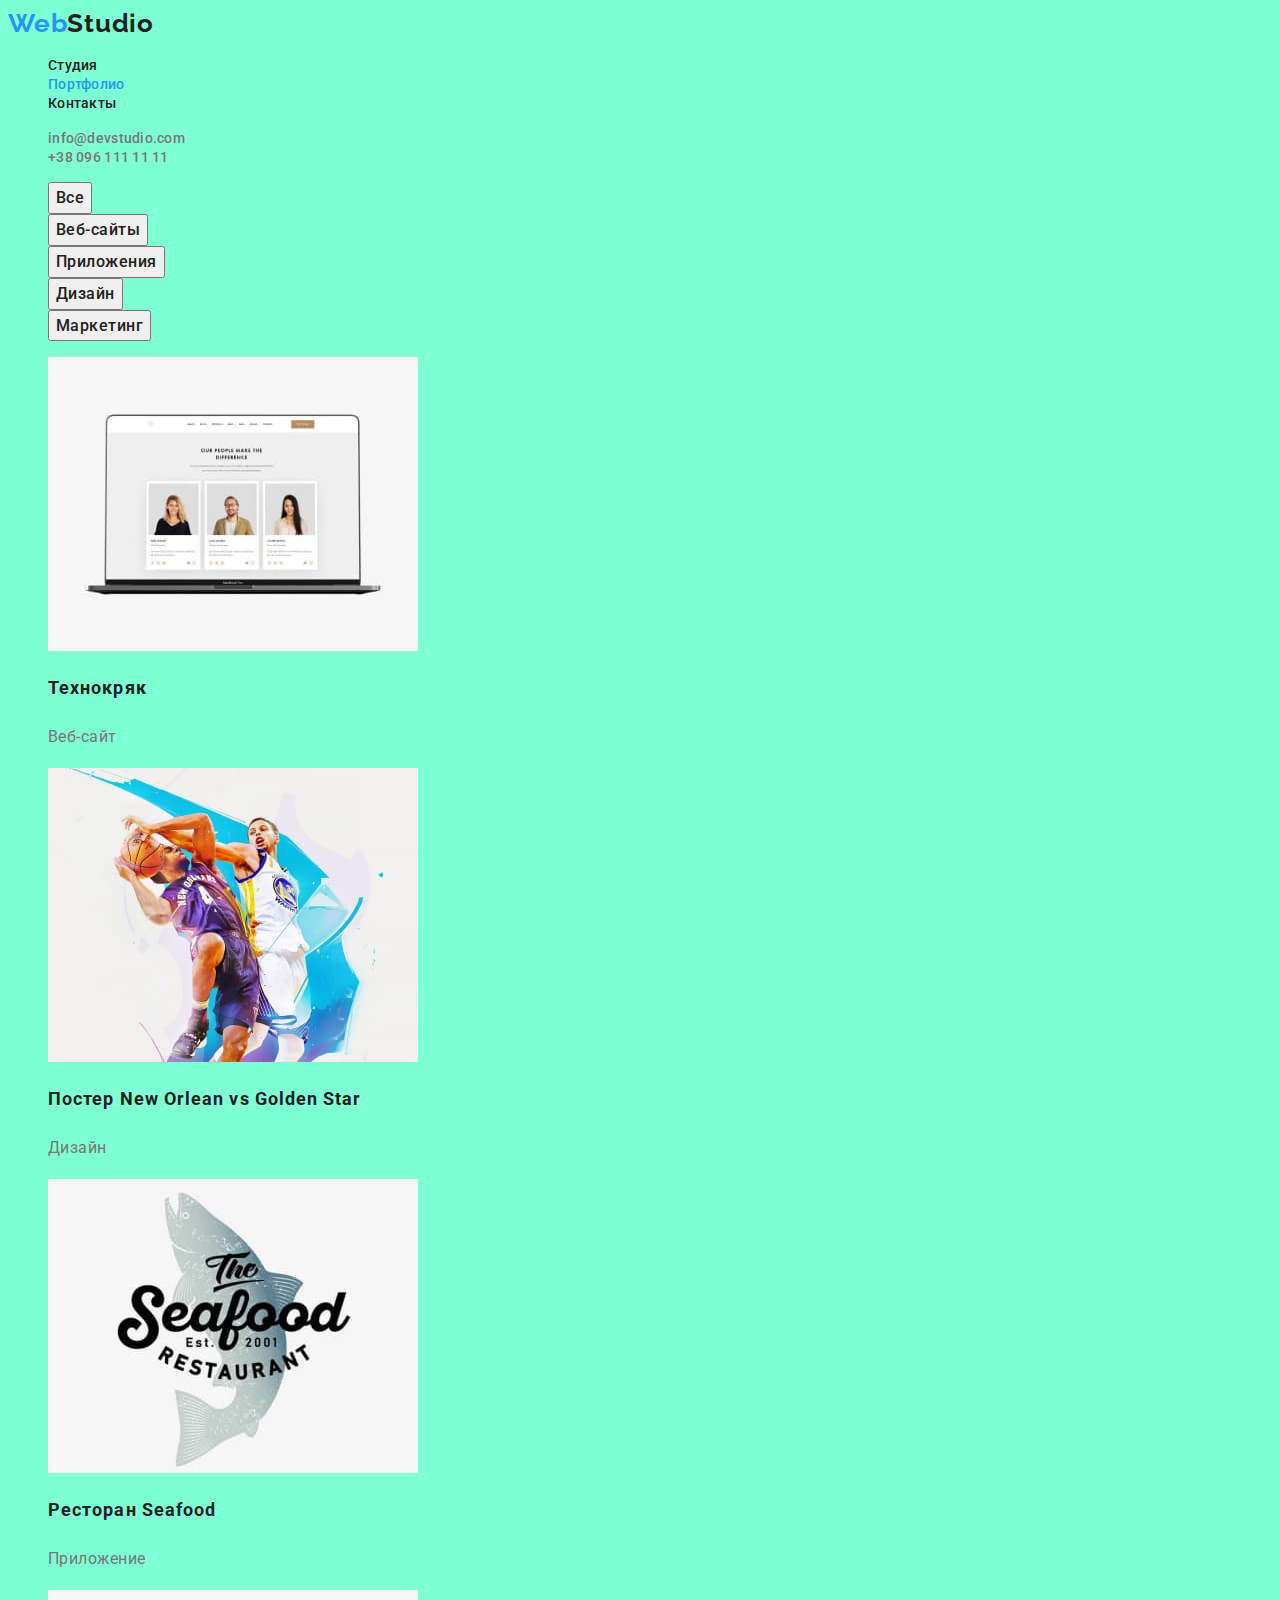
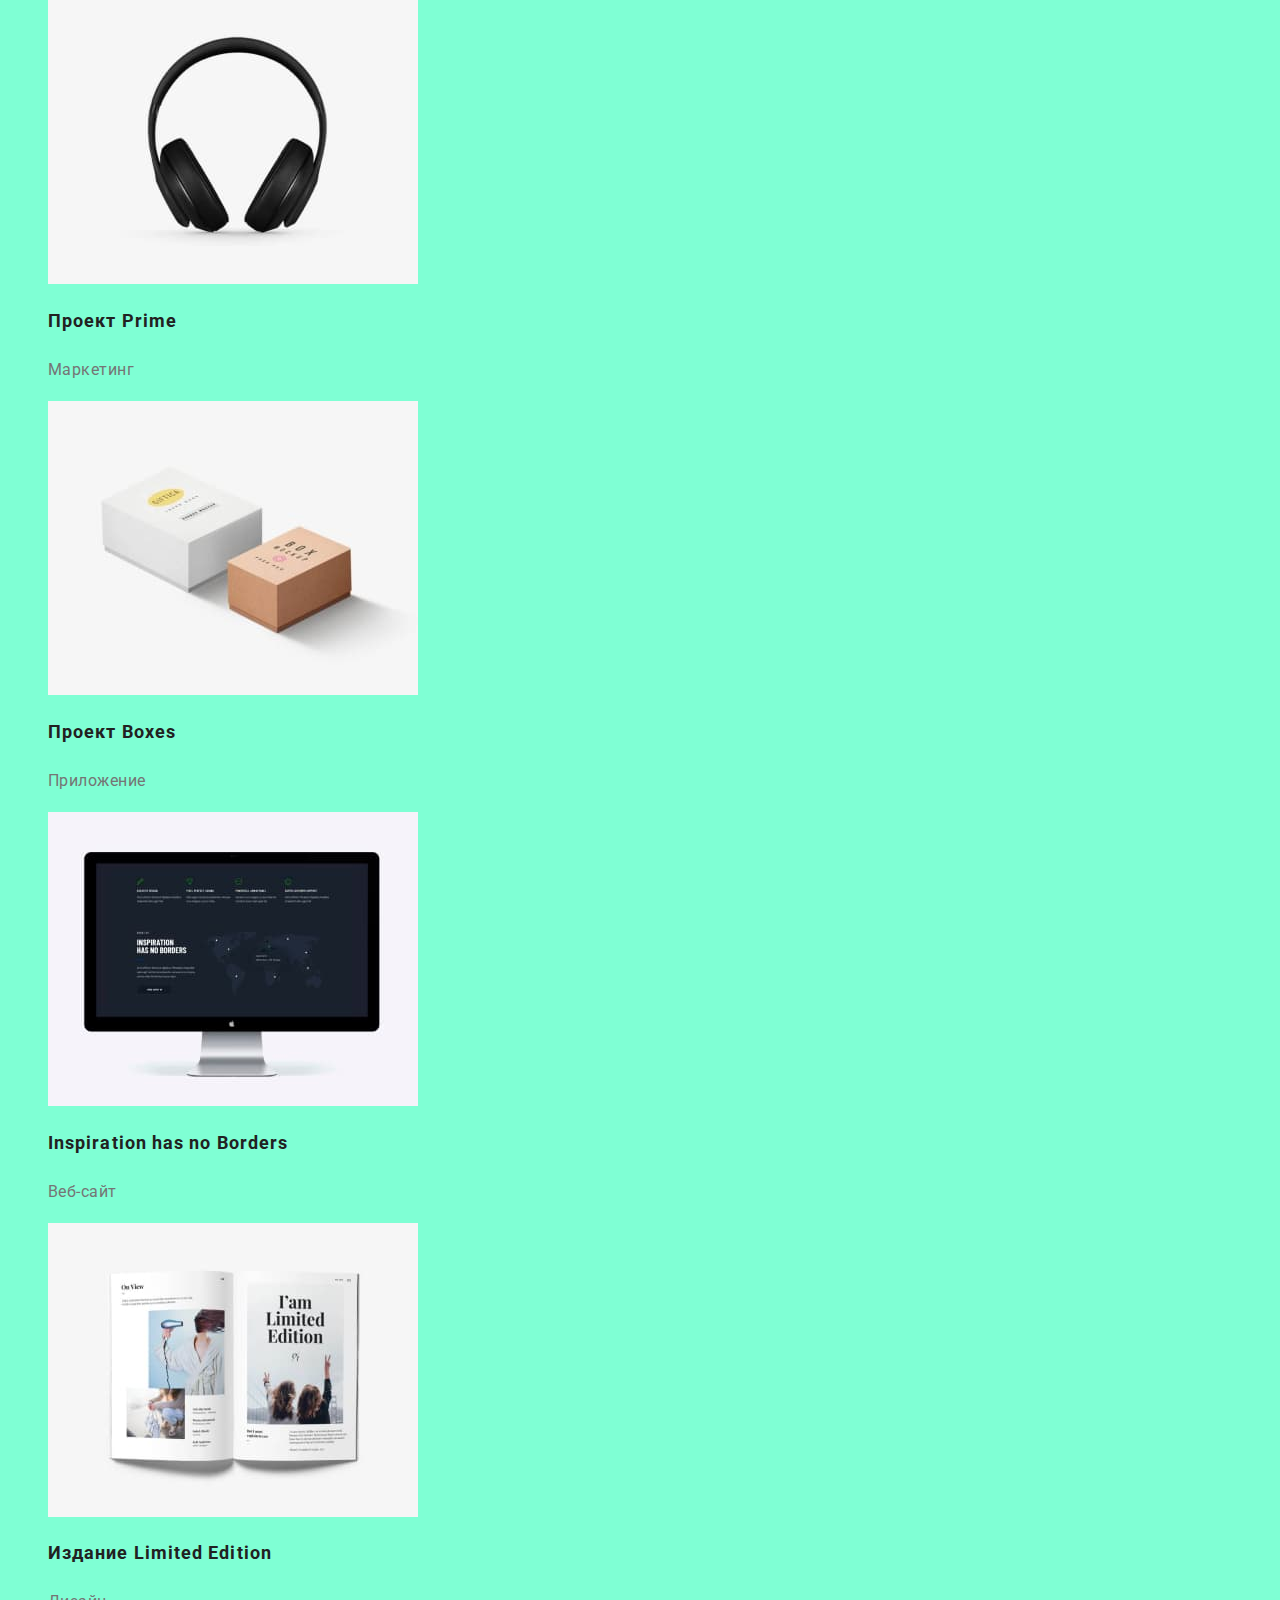
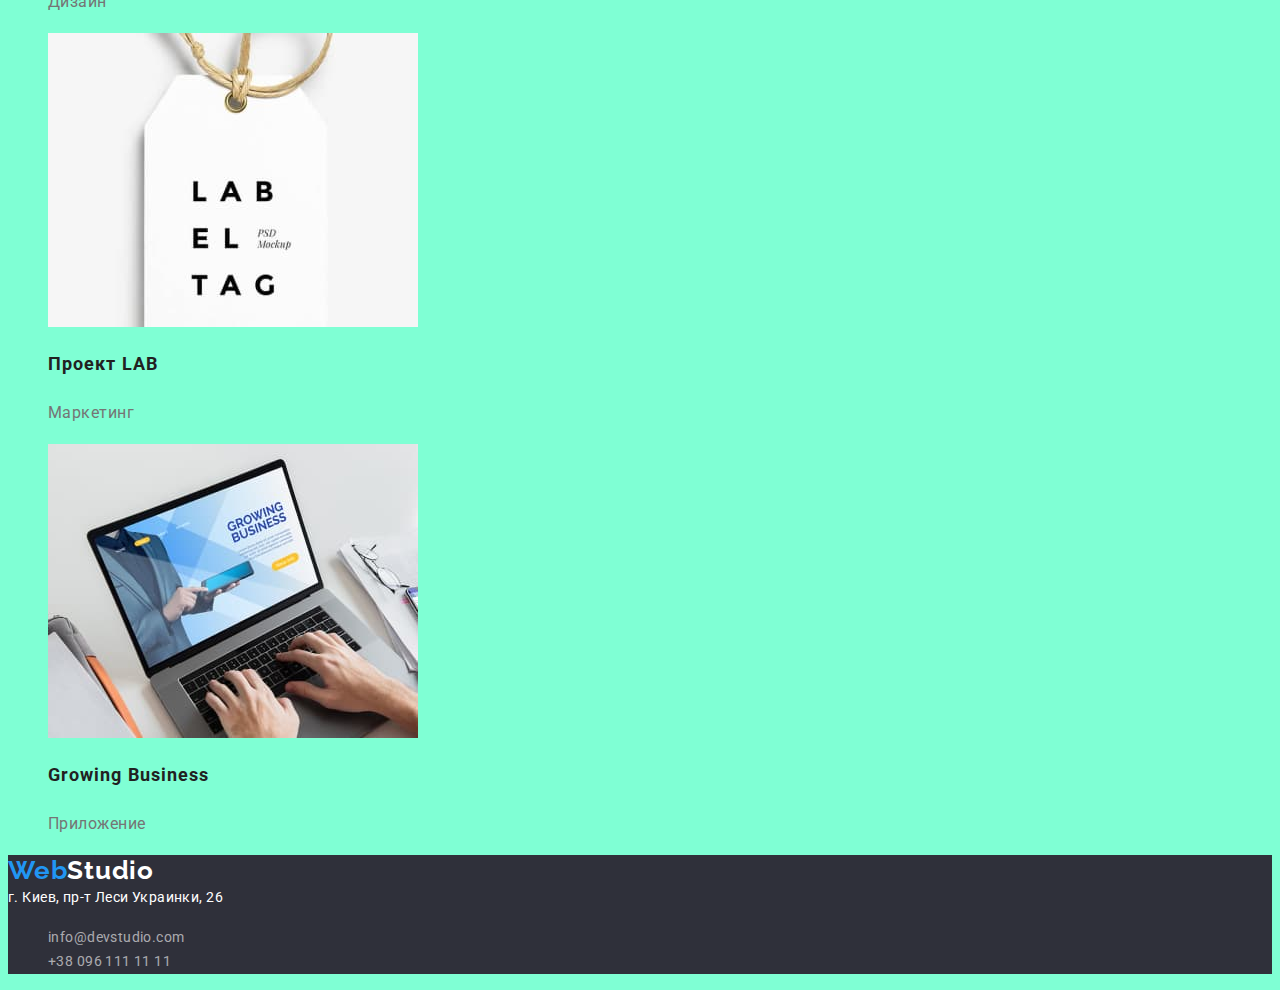
==== portfolio.html @ 597b0540 "Clone hw-02" ====
<!DOCTYPE html>
<html lang="ru">
<head>
    <meta charset="UTF-8">
    <meta http-equiv="X-UA-Compatible" content="IE=edge">
    <meta name="viewport" content="width=device-width, initial-scale=1.0">
    <title>Portfolio</title>
        <link rel="preconnect" href="https://fonts.googleapis.com">
        <link rel="preconnect" href="https://fonts.gstatic.com" crossorigin>
        <link href="https://fonts.googleapis.com/css2?family=Raleway:wght@700&family=Roboto:wght@400;500;700&display=swap"
            rel="stylesheet">
        <link rel="stylesheet" href="./css/styles.css">
</head>
<body class="body">
    <header class="header">
        <nav class="nav">
            <a class="logo-link" href="./index.html" lang="en"><span class="accent">Web</span>Studio</a>
            <ul class="nav-list">
                <li class="nav-list-item">
                    <a class="nav-list-link" href="./index.html">Студия</a>
                </li>
                <li class="nav-list-item">
                    <a class="nav-list-link active" href="./portfolio.html">Портфолио</a>
                </li>
                <li class="nav-list-item">
                    <a class="nav-list-link" href="">Контакты</a>
                </li>
            </ul>
        </nav>
        <ul class="info-list">
            <li class="info-item">
                <a class="info-item-link" href="mailto:info@devstudio.com" lang="en">info@devstudio.com</a>
            </li>
            <li class="info-item">
                <a class="info-item-link" href="tel:+380961111111">+38 096 111 11 11</a>
            </li>
        </ul>
    </header>
    <main class="portfolio">
        <h1 class="portfolio-title" hidden>Портфолио WebStudio</h1>
        <section>
            <ul class="portfolio-nav-list">
                <li class="portfolio-nav-item">
                    <button class="btn" type="button">Все</button>
                </li>
                <li class="portfolio-nav-item">
                    <button class="btn" type="button">Веб-сайты</button>
                </li>
                <li class="portfolio-nav-item">
                    <button class="btn" type="button">Приложения</button>
                </li>
                <li class="portfolio-nav-item">
                    <button class="btn" type="button">Дизайн</button>
                </li>
                <li class="portfolio-nav-item">
                    <button class="btn" type="button">Маркетинг</button>
                </li>
            </ul>
            <ul class="portfolio-content-list">
                <li class="portfolio-content-item">
                    <img class="portfolio-content-img" src="./images/portfolio/technocryak.jpg" alt="ноутбук" width="370"
                        height="294">
                    <h2 class="portfolio-content-title">Технокряк</h2>
                    <p class="portfolio-content-text">Веб-сайт</p>
                </li>
                <li class="portfolio-content-item">
                    <img class="portfolio-content-img" src="./images/portfolio/poster-new-orlean-vs-golden-star.jpg"
                        alt="два баскетболиста" width="370" height="294">
                    <h2 class="portfolio-content-title">Постер New Orlean vs Golden Star</h2>
                    <p class="portfolio-content-text">Дизайн</p>
                </li>
                <li class="portfolio-content-item">
                    <img class="portfolio-content-img" src="./images/portfolio/restaurant-seafood.jpg" alt="логотип ресторана"
                        width="370" height="294">
                    <h2 class="portfolio-content-title">Ресторан Seafood</h2>
                    <p class="portfolio-content-text">Приложение</p>
                </li>
                <li class="portfolio-content-item">
                    <img class="portfolio-content-img" src="./images/portfolio/project-prime.jpg" alt="наушники" width="370"
                        height="294">
                    <h2 class="portfolio-content-title">Проект Prime</h2>
                    <p class="portfolio-content-text">Маркетинг</p>
                </li>
                <li class="portfolio-content-item">
                    <img class="portfolio-content-img" src="./images/portfolio/project-boxes.jpg" alt="две коробки" width="370"
                        height="294">
                    <h2 class="portfolio-content-title">Проект Boxes</h2>
                    <p class="portfolio-content-text">Приложение</p>
                </li>
                <li class="portfolio-content-item">
                    <img class="portfolio-content-img" src="./images/portfolio/inspiration-has-no-borders.jpg" alt="монитор"
                        width="370" height="294">
                    <h2 class="portfolio-content-title">Inspiration has no Borders</h2>
                    <p class="portfolio-content-text">Веб-сайт</p>
                </li>
                <li class="portfolio-content-item">
                    <img class="portfolio-content-img" src="./images/portfolio/limited-edition.jpg" alt="журнал" width="370"
                        height="294">
                    <h2 class="portfolio-content-title">Издание Limited Edition</h2>
                    <p class="portfolio-content-text">Дизайн</p>
                </li>
                <li class="portfolio-content-item">
                    <img class="portfolio-content-img" src="./images/portfolio/project-lab.jpg" alt="бирка" width="370"
                        height="294">
                    <h2 class="portfolio-content-title">Проект LAB</h2>
                    <p class="portfolio-content-text">Маркетинг</p>
                </li>
                <li class="portfolio-content-item">
                    <img class="portfolio-content-img" src="./images/portfolio/growing-business.jpg" alt="ноутбук" width="370"
                        height="294">
                    <h2 class="portfolio-content-title">Growing Business</h2>
                    <p class="portfolio-content-text">Приложение</p>
                </li>
            </ul>
        </section>
    </main>
    <footer class="footer">
        <a class="logo-link" href="./index.html" lang="en"><span class="accent">Web</span>Studio</a>
        <address class="address">
            <a class="address-link" href="https://goo.gl/maps/VEePWxdRT86bAACQ8">г. Киев, пр-т Леси Украинки, 26</a>
        </address>
        <ul class="info-list">
            <li class="info-item">
                <a class="info-item-link" href="mailto:info@devstudio.com" lang="en">info@devstudio.com</a>
            </li>
            <li class="info-item">
                <a class="info-item-link" href="tel:+380961111111">+38 096 111 11 11</a>
            </li>
        </ul>
    </footer>
</body>
</html>
---- css/styles.css ----
:root {
  --accent-color: #2196f3;
  --main-color: #757575;
  --title-color: #212121;
  --alternative-text-color: #ffffff;
  --address-color: rgba(255, 255, 255, 0.6);

  --main-font: 'Roboto', sans-serif;
  --logo-font: 'Raleway', sans-serif;
}

.body {
  font-family: var(--main-font); /* page font */
  font-style: normal; /* all fonts have normal font-style so I set it here */

  color: var(--main-color); /* page text */

  background-color: aquamarine; /* temporary */
}
.btn {
  font-family: inherit;
}
/* ===================== LOGO ===================== */
.logo-link {
  font-family: var(--logo-font);
  font-weight: 700;
  font-size: 26px;
  line-height: 1.19;
  text-decoration: none;

  letter-spacing: 0.03em;
}
.header .logo-link {
  color: var(--title-color);
}
.footer .logo-link {
  color: var(--alternative-text-color);
}
.accent {
  color: var(--accent-color);
}
/* ===================== END LOGO ===================== */

/* ===================== HEADER ===================== */
/* NAVIGATION */
.nav-list {
  list-style-type: none;
}
.nav-list-link {
  font-family: var(--main-font); /* to be able to set it separately if needed */
  font-weight: 500;
  font-size: 14px;
  line-height: 1.14;
  text-decoration: none;

  letter-spacing: 0.02em;

  color: var(--title-color);
}
/* END NAVIGATION */
/* ADDRESS */
.info-list {
  list-style-type: none;
}
.info-item-link {
  font-family: var(--main-font); /* to be able to set it separately if needed */
  font-weight: 500;
  font-size: 14px;
  line-height: 1.14;
  text-decoration: none;

  letter-spacing: 0.02em;

  color: var(--main-color); /* to be able to set it separately if needed */
}
/* END ADDRESS */
.nav-list-link:hover,
.nav-list-link:focus,
.info-item-link:hover,
.info-item-link:focus {
  color: var(--accent-color);
}
.nav-list-link.active {
  color: var(--accent-color);
}
/* ===================== END HEADER ===================== */
/* ===================== FOOTER ===================== */
.footer {
  background: #2f303a; /* temporary */
}
.address-link {
  font-weight: 400;
  font-size: 14px;
  line-height: 1.71;
  text-decoration: none;
  font-style: normal;

  letter-spacing: 0.03em;

  color: var(--alternative-text-color);
}
.footer .info-item-link {
  font-weight: 400;
  font-size: 14px;
  line-height: 1.71;

  letter-spacing: 0.03em;

  color: rgba(255, 255, 255, 0.6);
}
.address-link:hover,
.address-link:focus,
.footer .info-item-link:hover,
.footer .info-item-link:focus {
  color: var(--accent-color);
}
/* ===================== END FOOTER ===================== */
/* ===================== INDEX HTML ===================== */
/* GENERAL */
.section-title {
  font-weight: 700;
  font-size: 36px;
  line-height: 1.16;

  letter-spacing: 0.03em;

  color: var(--title-color);
}
/* END GENERAL */
/*  HERO  */
.hero {
  background: #2f303a;
}
.hero-title {
  font-weight: 900;
  font-size: 44px;
  line-height: 1.36;

  letter-spacing: 0.06em;
  text-transform: uppercase;

  color: var(--alternative-text-color);
}
.hero > .btn {
  font-weight: 700;
  font-size: 16px;
  line-height: 1.87;

  letter-spacing: 0.06em;

  color: var(--alternative-text-color);
}
/*  END HERO */
/* BENEFITS */
.benefits-list {
  list-style-type: none;
}
.benefits-item-title {
  font-weight: 700;
  font-size: 14px;
  line-height: 1.14;
  letter-spacing: 0.03em;
  text-transform: uppercase;

  color: var(--title-color);
}
.benefits-item-text {
  font-weight: 400;
  font-size: 14px;
  line-height: 1.71;

  letter-spacing: 0.03em;
}
/* END BENEFITS */
/* ACTIVITIES */
/* .activities-title {}      for future positioning */
.activities-list {
  list-style-type: none;
}
/* END ACTIVITIES */
/* EMPLOYEES */
/* .employees-title {}      for future positioning */
.employees-list {
  list-style-type: none;
}
.employees-item-title {
  font-weight: 500;
  font-size: 16px;
  line-height: 1.18;

  letter-spacing: 0.03em;

  color: var(--title-color);
}
.employees-item-text {
  font-weight: 400;
  font-size: 16px;
  line-height: 1.18;

  letter-spacing: 0.03em;
}
/* END EMPLOYEES */
/* ===================== END INDEX HTML ===================== */

/* ===================== PORTFOLIO HTML ===================== */
.portfolio-nav-list,
.portfolio-content-list {
  list-style-type: none;
}
.portfolio-nav-item > .btn {
  font-weight: 500;
  font-size: 16px;
  line-height: 1.62;

  letter-spacing: 0.03em;

  color: var(--title-color);
}
.portfolio-nav-item > .btn:hover,
.portfolio-nav-item > .btn:focus {
  color: var(--alternative-text-color);
}
.portfolio-content-title {
  font-weight: 700;
  font-size: 18px;
  line-height: 2;

  letter-spacing: 0.06em;

  color: var(--title-color);
}
.portfolio-content-text {
  font-weight: normal;
  font-size: 16px;
  line-height: 1.87;

  letter-spacing: 0.03em;
}
/* ===================== END PORTFOLIO HTML ===================== */
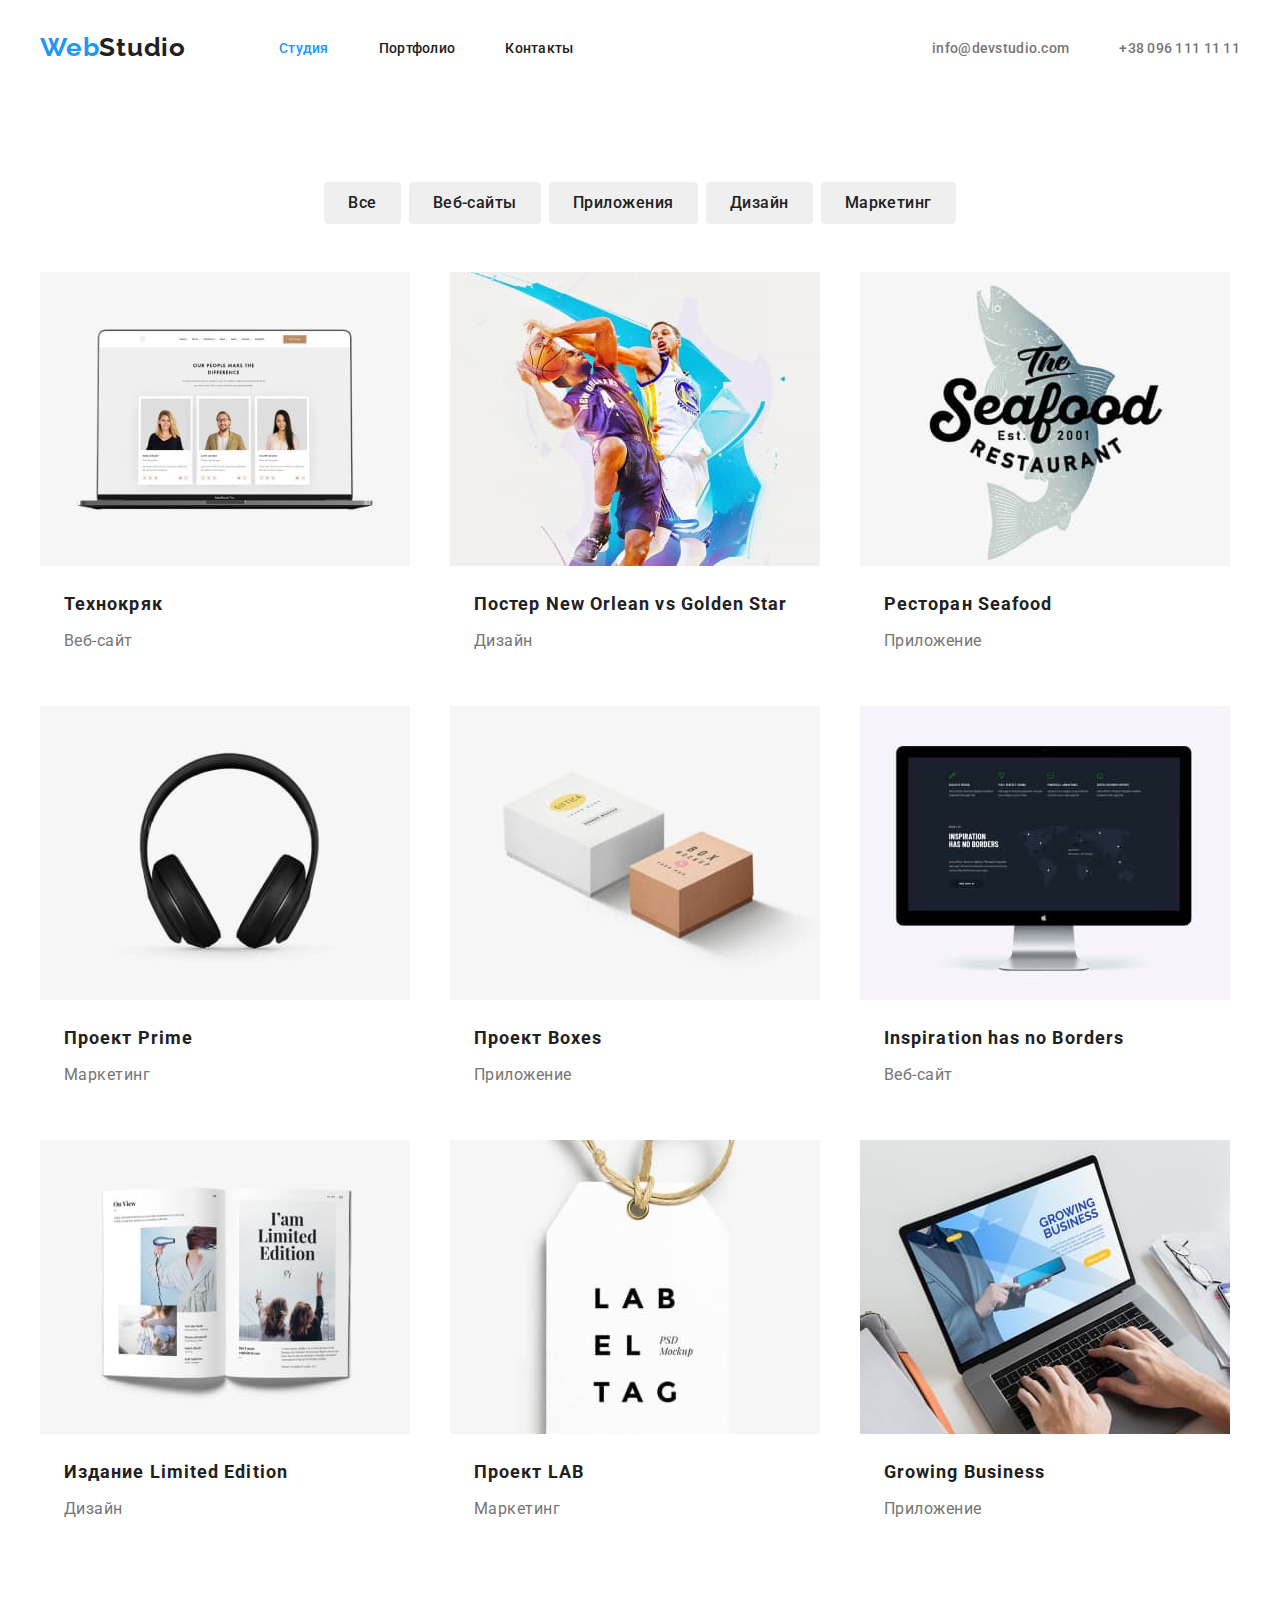
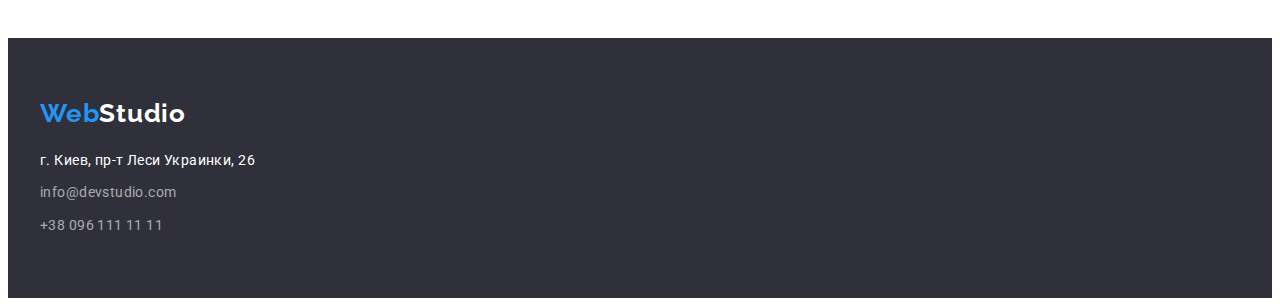
==== commit d72377d1: "Homework 3, 1st try" ====
--- a/portfolio.html
+++ b/portfolio.html
@@ -9,124 +9,151 @@
         <link rel="preconnect" href="https://fonts.gstatic.com" crossorigin>
         <link href="https://fonts.googleapis.com/css2?family=Raleway:wght@700&family=Roboto:wght@400;500;700&display=swap"
             rel="stylesheet">
+        <link rel="stylesheet" href="https://cdnjs.cloudflare.com/ajax/libs/modern-normalize/1.1.0/modern-normalize.min.css"
+            integrity="sha512-wpPYUAdjBVSE4KJnH1VR1HeZfpl1ub8YT/NKx4PuQ5NmX2tKuGu6U/JRp5y+Y8XG2tV+wKQpNHVUX03MfMFn9Q=="
+            crossorigin="anonymous" referrerpolicy="no-referrer" />
         <link rel="stylesheet" href="./css/styles.css">
 </head>
 <body class="body">
     <header class="header">
-        <nav class="nav">
-            <a class="logo-link" href="./index.html" lang="en"><span class="accent">Web</span>Studio</a>
-            <ul class="nav-list">
-                <li class="nav-list-item">
-                    <a class="nav-list-link" href="./index.html">Студия</a>
+        <div class="container">
+            <nav class="nav">
+                <a class="logo-link" href="./index.html" lang="en"><span class="accent">Web</span>Studio</a>
+                <ul class="nav-list">
+                    <li class="nav-list-item">
+                        <a class="nav-list-link active" href="./index.html">Студия</a>
+                    </li>
+                    <li class="nav-list-item">
+                        <a class="nav-list-link" href="./portfolio.html">Портфолио</a>
+                    </li>
+                    <li class="nav-list-item">
+                        <a class="nav-list-link" href="">Контакты</a>
+                    </li>
+                </ul>
+            </nav>
+            <ul class="info-list">
+                <li class="info-item">
+                    <a class="info-item-link" href="mailto:info@devstudio.com" lang="en">info@devstudio.com</a>
                 </li>
-                <li class="nav-list-item">
-                    <a class="nav-list-link active" href="./portfolio.html">Портфолио</a>
-                </li>
-                <li class="nav-list-item">
-                    <a class="nav-list-link" href="">Контакты</a>
+                <li class="info-item">
+                    <a class="info-item-link" href="tel:+380961111111">+38 096 111 11 11</a>
                 </li>
             </ul>
-        </nav>
-        <ul class="info-list">
-            <li class="info-item">
-                <a class="info-item-link" href="mailto:info@devstudio.com" lang="en">info@devstudio.com</a>
-            </li>
-            <li class="info-item">
-                <a class="info-item-link" href="tel:+380961111111">+38 096 111 11 11</a>
-            </li>
-        </ul>
+        </div>
     </header>
     <main class="portfolio">
-        <h1 class="portfolio-title" hidden>Портфолио WebStudio</h1>
-        <section>
-            <ul class="portfolio-nav-list">
-                <li class="portfolio-nav-item">
-                    <button class="btn" type="button">Все</button>
+<div class="container">
+            <h1 class="portfolio-title" hidden>Портфолио WebStudio</h1>
+            <section>
+                <ul class="portfolio-nav-list">
+                    <li class="portfolio-nav-item">
+                        <button class="btn" type="button">Все</button>
+                    </li>
+                    <li class="portfolio-nav-item">
+                        <button class="btn" type="button">Веб-сайты</button>
+                    </li>
+                    <li class="portfolio-nav-item">
+                        <button class="btn" type="button">Приложения</button>
+                    </li>
+                    <li class="portfolio-nav-item">
+                        <button class="btn" type="button">Дизайн</button>
+                    </li>
+                    <li class="portfolio-nav-item">
+                        <button class="btn" type="button">Маркетинг</button>
+                    </li>
+                </ul>
+                <ul class="portfolio-content-list">
+                    <li class="portfolio-content-item">
+                        <img class="portfolio-content-img" src="./images/portfolio/technocryak.jpg" alt="ноутбук" width="370"
+                            height="294">
+                            <div class="portfolio-content-card">
+                        <h2 class="portfolio-content-title">Технокряк</h2>
+                        <p class="portfolio-content-text">Веб-сайт</p>
+                            </div>
+                    </li>
+                    <li class="portfolio-content-item">
+                        <img class="portfolio-content-img" src="./images/portfolio/poster-new-orlean-vs-golden-star.jpg"
+                            alt="два баскетболиста" width="370" height="294">
+                            <div class="portfolio-content-card">
+                        <h2 class="portfolio-content-title">Постер New Orlean vs Golden Star</h2>
+                        <p class="portfolio-content-text">Дизайн</p>
+                            </div>
+                    </li>
+                    <li class="portfolio-content-item">
+                        <img class="portfolio-content-img" src="./images/portfolio/restaurant-seafood.jpg" alt="логотип ресторана"
+                            width="370" height="294">
+                            <div class="portfolio-content-card">
+                        <h2 class="portfolio-content-title">Ресторан Seafood</h2>
+                        <p class="portfolio-content-text">Приложение</p>
+                            </div>
+                    </li>
+                    <li class="portfolio-content-item">
+                        <img class="portfolio-content-img" src="./images/portfolio/project-prime.jpg" alt="наушники" width="370"
+                            height="294">
+                            <div class="portfolio-content-card">
+                        <h2 class="portfolio-content-title">Проект Prime</h2>
+                        <p class="portfolio-content-text">Маркетинг</p>
+                            </div>
+                    </li>
+                    <li class="portfolio-content-item">
+                        <img class="portfolio-content-img" src="./images/portfolio/project-boxes.jpg" alt="две коробки" width="370"
+                            height="294">
+                            <div class="portfolio-content-card">
+                        <h2 class="portfolio-content-title">Проект Boxes</h2>
+                        <p class="portfolio-content-text">Приложение</p>
+                            </div>
+                    </li>
+                    <li class="portfolio-content-item">
+                        <img class="portfolio-content-img" src="./images/portfolio/inspiration-has-no-borders.jpg" alt="монитор"
+                            width="370" height="294">
+                            <div class="portfolio-content-card">
+                        <h2 class="portfolio-content-title">Inspiration has no Borders</h2>
+                        <p class="portfolio-content-text">Веб-сайт</p>
+                            </div>
+                    </li>
+                    <li class="portfolio-content-item">
+                        <img class="portfolio-content-img" src="./images/portfolio/limited-edition.jpg" alt="журнал" width="370"
+                            height="294">
+                            <div class="portfolio-content-card">
+                        <h2 class="portfolio-content-title">Издание Limited Edition</h2>
+                        <p class="portfolio-content-text">Дизайн</p>
+                            </div>
+                    </li>
+                    <li class="portfolio-content-item">
+                        <img class="portfolio-content-img" src="./images/portfolio/project-lab.jpg" alt="бирка" width="370"
+                            height="294">
+                            <div class="portfolio-content-card">
+                        <h2 class="portfolio-content-title">Проект LAB</h2>
+                        <p class="portfolio-content-text">Маркетинг</p>
+                            </div>
+                    </li>
+                    <li class="portfolio-content-item">
+                        <img class="portfolio-content-img" src="./images/portfolio/growing-business.jpg" alt="ноутбук" width="370"
+                            height="294">
+                            <div class="portfolio-content-card">
+                        <h2 class="portfolio-content-title">Growing Business</h2>
+                        <p class="portfolio-content-text">Приложение</p>
+                            </div>
+                    </li>
+                </ul>
+            </section>
+</div>
+    </main>
+    <footer class="footer">
+        <div class="container">
+            <a class="logo-link" href="./index.html" lang="en"><span class="accent">Web</span>Studio</a>
+            <address class="address">
+                <a class="address-link" href="https://goo.gl/maps/VEePWxdRT86bAACQ8">г. Киев, пр-т Леси Украинки, 26</a>
+            </address>
+            <ul class="info-list">
+                <li class="info-item">
+                    <a class="info-item-link" href="mailto:info@devstudio.com" lang="en">info@devstudio.com</a>
                 </li>
-                <li class="portfolio-nav-item">
-                    <button class="btn" type="button">Веб-сайты</button>
-                </li>
-                <li class="portfolio-nav-item">
-                    <button class="btn" type="button">Приложения</button>
-                </li>
-                <li class="portfolio-nav-item">
-                    <button class="btn" type="button">Дизайн</button>
-                </li>
-                <li class="portfolio-nav-item">
-                    <button class="btn" type="button">Маркетинг</button>
+                <li class="info-item">
+                    <a class="info-item-link" href="tel:+380961111111">+38 096 111 11 11</a>
                 </li>
             </ul>
-            <ul class="portfolio-content-list">
-                <li class="portfolio-content-item">
-                    <img class="portfolio-content-img" src="./images/portfolio/technocryak.jpg" alt="ноутбук" width="370"
-                        height="294">
-                    <h2 class="portfolio-content-title">Технокряк</h2>
-                    <p class="portfolio-content-text">Веб-сайт</p>
-                </li>
-                <li class="portfolio-content-item">
-                    <img class="portfolio-content-img" src="./images/portfolio/poster-new-orlean-vs-golden-star.jpg"
-                        alt="два баскетболиста" width="370" height="294">
-                    <h2 class="portfolio-content-title">Постер New Orlean vs Golden Star</h2>
-                    <p class="portfolio-content-text">Дизайн</p>
-                </li>
-                <li class="portfolio-content-item">
-                    <img class="portfolio-content-img" src="./images/portfolio/restaurant-seafood.jpg" alt="логотип ресторана"
-                        width="370" height="294">
-                    <h2 class="portfolio-content-title">Ресторан Seafood</h2>
-                    <p class="portfolio-content-text">Приложение</p>
-                </li>
-                <li class="portfolio-content-item">
-                    <img class="portfolio-content-img" src="./images/portfolio/project-prime.jpg" alt="наушники" width="370"
-                        height="294">
-                    <h2 class="portfolio-content-title">Проект Prime</h2>
-                    <p class="portfolio-content-text">Маркетинг</p>
-                </li>
-                <li class="portfolio-content-item">
-                    <img class="portfolio-content-img" src="./images/portfolio/project-boxes.jpg" alt="две коробки" width="370"
-                        height="294">
-                    <h2 class="portfolio-content-title">Проект Boxes</h2>
-                    <p class="portfolio-content-text">Приложение</p>
-                </li>
-                <li class="portfolio-content-item">
-                    <img class="portfolio-content-img" src="./images/portfolio/inspiration-has-no-borders.jpg" alt="монитор"
-                        width="370" height="294">
-                    <h2 class="portfolio-content-title">Inspiration has no Borders</h2>
-                    <p class="portfolio-content-text">Веб-сайт</p>
-                </li>
-                <li class="portfolio-content-item">
-                    <img class="portfolio-content-img" src="./images/portfolio/limited-edition.jpg" alt="журнал" width="370"
-                        height="294">
-                    <h2 class="portfolio-content-title">Издание Limited Edition</h2>
-                    <p class="portfolio-content-text">Дизайн</p>
-                </li>
-                <li class="portfolio-content-item">
-                    <img class="portfolio-content-img" src="./images/portfolio/project-lab.jpg" alt="бирка" width="370"
-                        height="294">
-                    <h2 class="portfolio-content-title">Проект LAB</h2>
-                    <p class="portfolio-content-text">Маркетинг</p>
-                </li>
-                <li class="portfolio-content-item">
-                    <img class="portfolio-content-img" src="./images/portfolio/growing-business.jpg" alt="ноутбук" width="370"
-                        height="294">
-                    <h2 class="portfolio-content-title">Growing Business</h2>
-                    <p class="portfolio-content-text">Приложение</p>
-                </li>
-            </ul>
-        </section>
-    </main>
-    <footer class="footer">
-        <a class="logo-link" href="./index.html" lang="en"><span class="accent">Web</span>Studio</a>
-        <address class="address">
-            <a class="address-link" href="https://goo.gl/maps/VEePWxdRT86bAACQ8">г. Киев, пр-т Леси Украинки, 26</a>
-        </address>
-        <ul class="info-list">
-            <li class="info-item">
-                <a class="info-item-link" href="mailto:info@devstudio.com" lang="en">info@devstudio.com</a>
-            </li>
-            <li class="info-item">
-                <a class="info-item-link" href="tel:+380961111111">+38 096 111 11 11</a>
-            </li>
-        </ul>
+        </div>
     </footer>
 </body>
 </html>--- a/css/styles.css
+++ b/css/styles.css
@@ -1,4 +1,6 @@
 :root {
+  --section-padding: 94px;
+  --card-space: 30px;
   --accent-color: #2196f3;
   --main-color: #757575;
   --title-color: #212121;
@@ -8,18 +10,52 @@
   --main-font: 'Roboto', sans-serif;
   --logo-font: 'Raleway', sans-serif;
 }
+/* ===================== UTILITIES ===================== */
+p,
+h1,
+h2,
+h3,
+h4,
+h5,
+h6 {
+  margin-top: 0;
+  margin-bottom: 0;
+}
+
+ul {
+  margin-top: 0;
+  margin-bottom: 0;
+  padding-left: 0;
+}
 
 .body {
+  color: var(--main-color); /* page text */
+
   font-family: var(--main-font); /* page font */
   font-style: normal; /* all fonts have normal font-style so I set it here */
-
-  color: var(--main-color); /* page text */
-
-  background-color: aquamarine; /* temporary */
-}
+}
+
 .btn {
+  border-radius: 4px;
+  border-color: transparent;
+
   font-family: inherit;
 }
+
+.container {
+  width: 1200px;
+  padding-left: 15px;
+  padding-right: 15px;
+  margin-left: auto;
+  margin-right: auto;
+  /* outline: 2px solid tomato; */
+}
+
+.centered {
+  text-align: center;
+}
+/* ===================== END UTILITIES ===================== */
+
 /* ===================== LOGO ===================== */
 .logo-link {
   font-family: var(--logo-font);
@@ -30,12 +66,15 @@
 
   letter-spacing: 0.03em;
 }
+
 .header .logo-link {
   color: var(--title-color);
 }
+
 .footer .logo-link {
   color: var(--alternative-text-color);
 }
+
 .accent {
   color: var(--accent-color);
 }
@@ -43,9 +82,29 @@
 
 /* ===================== HEADER ===================== */
 /* NAVIGATION */
+.header {
+  background-color: ffffff;
+}
+
+.header > .container,
+.nav,
+.nav-list,
+.header .info-list {
+  display: flex;
+  align-items: center;
+}
+
+.header > .container {
+  padding-top: 24px;
+  padding-bottom: 25px;
+}
+
 .nav-list {
-  list-style-type: none;
-}
+  margin-left: 93px;
+
+  list-style-type: none;
+}
+
 .nav-list-link {
   font-family: var(--main-font); /* to be able to set it separately if needed */
   font-weight: 500;
@@ -57,9 +116,17 @@
 
   color: var(--title-color);
 }
+
+.nav-list-item:not(:first-child),
+.header .info-item:not(:first-child) {
+  margin-left: 50px;
+}
 /* END NAVIGATION */
+
 /* ADDRESS */
 .info-list {
+  margin-left: auto;
+
   list-style-type: none;
 }
 .info-item-link {
@@ -68,7 +135,6 @@
   font-size: 14px;
   line-height: 1.14;
   text-decoration: none;
-
   letter-spacing: 0.02em;
 
   color: var(--main-color); /* to be able to set it separately if needed */
@@ -86,8 +152,18 @@
 /* ===================== END HEADER ===================== */
 /* ===================== FOOTER ===================== */
 .footer {
-  background: #2f303a; /* temporary */
-}
+  background-color: #2f303a;
+}
+
+.footer > .container {
+  padding-top: 60px;
+  padding-bottom: 60px;
+}
+
+.address {
+  margin-top: 20px;
+}
+
 .address-link {
   font-weight: 400;
   font-size: 14px;
@@ -99,6 +175,15 @@
 
   color: var(--alternative-text-color);
 }
+
+.footer .info-list {
+  margin-top: 9px;
+}
+
+.footer .info-item:not(:first-child) {
+  margin-top: 9px;
+}
+
 .footer .info-item-link {
   font-weight: 400;
   font-size: 14px;
@@ -129,19 +214,26 @@
 /* END GENERAL */
 /*  HERO  */
 .hero {
-  background: #2f303a;
+  padding-top: 200px;
+  padding-bottom: 200px;
+
+  background-color: #2f303a;
 }
 .hero-title {
   font-weight: 900;
   font-size: 44px;
   line-height: 1.36;
-
   letter-spacing: 0.06em;
   text-transform: uppercase;
 
   color: var(--alternative-text-color);
 }
-.hero > .btn {
+.hero .btn {
+  margin-top: 30px;
+  margin-left: auto;
+  margin-right: auto;
+  padding: 10px 32px;
+
   font-weight: 700;
   font-size: 16px;
   line-height: 1.87;
@@ -149,12 +241,24 @@
   letter-spacing: 0.06em;
 
   color: var(--alternative-text-color);
+  background-color: var(--accent-color);
 }
 /*  END HERO */
 /* BENEFITS */
+.benefits > .container {
+  padding-top: var(--section-padding);
+  padding-bottom: var(--section-padding);
+}
+
 .benefits-list {
-  list-style-type: none;
-}
+  display: flex;
+  list-style-type: none;
+}
+
+.benefits-item:not(:first-child) {
+  margin-left: var(--card-space);
+}
+
 .benefits-item-title {
   font-weight: 700;
   font-size: 14px;
@@ -165,6 +269,8 @@
   color: var(--title-color);
 }
 .benefits-item-text {
+  margin-top: 10px;
+
   font-weight: 400;
   font-size: 14px;
   line-height: 1.71;
@@ -173,17 +279,51 @@
 }
 /* END BENEFITS */
 /* ACTIVITIES */
-/* .activities-title {}      for future positioning */
+.activities > .container {
+  padding-bottom: var(--section-padding);
+}
+
 .activities-list {
-  list-style-type: none;
+  display: flex;
+  list-style-type: none;
+}
+
+.activities-item {
+  margin-top: 50px;
+}
+
+.activities-item:not(:first-child) {
+  margin-left: var(--card-space);
+}
+
+.activities-item-pic {
+  display: block;
 }
 /* END ACTIVITIES */
 /* EMPLOYEES */
-/* .employees-title {}      for future positioning */
+.employees > .container {
+  padding-top: var(--section-padding);
+  padding-bottom: var(--section-padding);
+}
+
 .employees-list {
-  list-style-type: none;
-}
+  display: flex;
+
+  list-style-type: none;
+}
+
+.employees-item {
+  margin-top: 50px;
+  padding-bottom: 30px;
+}
+
+.employees-item:not(:first-child) {
+  margin-left: var(--card-space);
+}
+
 .employees-item-title {
+  margin-top: 30px;
+
   font-weight: 500;
   font-size: 16px;
   line-height: 1.18;
@@ -193,6 +333,8 @@
   color: var(--title-color);
 }
 .employees-item-text {
+  margin-top: 10px;
+
   font-weight: 400;
   font-size: 16px;
   line-height: 1.18;
@@ -203,11 +345,28 @@
 /* ===================== END INDEX HTML ===================== */
 
 /* ===================== PORTFOLIO HTML ===================== */
+.portfolio > .container {
+  padding-top: var(--section-padding);
+  padding-bottom: var(--section-padding);
+}
+
 .portfolio-nav-list,
 .portfolio-content-list {
-  list-style-type: none;
-}
+  display: flex;
+  list-style-type: none;
+}
+
+.portfolio-nav-list {
+  justify-content: center;
+}
+
+.portfolio-nav-item:not(:first-child) {
+  margin-left: 8px;
+}
+
 .portfolio-nav-item > .btn {
+  padding: 6px 22px;
+
   font-weight: 500;
   font-size: 16px;
   line-height: 1.62;
@@ -216,10 +375,35 @@
 
   color: var(--title-color);
 }
+
 .portfolio-nav-item > .btn:hover,
 .portfolio-nav-item > .btn:focus {
   color: var(--alternative-text-color);
-}
+  background-color: var(--accent-color);
+}
+
+.portfolio-content-list {
+  margin-top: 50px;
+  flex-wrap: wrap;
+  margin-left: calc(-1 * var(--card-space));
+  margin-top: calc(-1 * var(--card-space) + 48px);
+}
+
+.portfolio-content-item {
+  width: calc(100% / 3 - var(--card-space));
+  margin-left: var(--card-space);
+  margin-top: var(--card-space);
+}
+
+.portfolio-content-img {
+  display: block;
+}
+
+.portfolio-content-card {
+  /* outline: 2px solid violet; */
+  padding: 20px 24px;
+}
+
 .portfolio-content-title {
   font-weight: 700;
   font-size: 18px;
@@ -229,7 +413,10 @@
 
   color: var(--title-color);
 }
+
 .portfolio-content-text {
+  margin-top: 4px;
+
   font-weight: normal;
   font-size: 16px;
   line-height: 1.87;
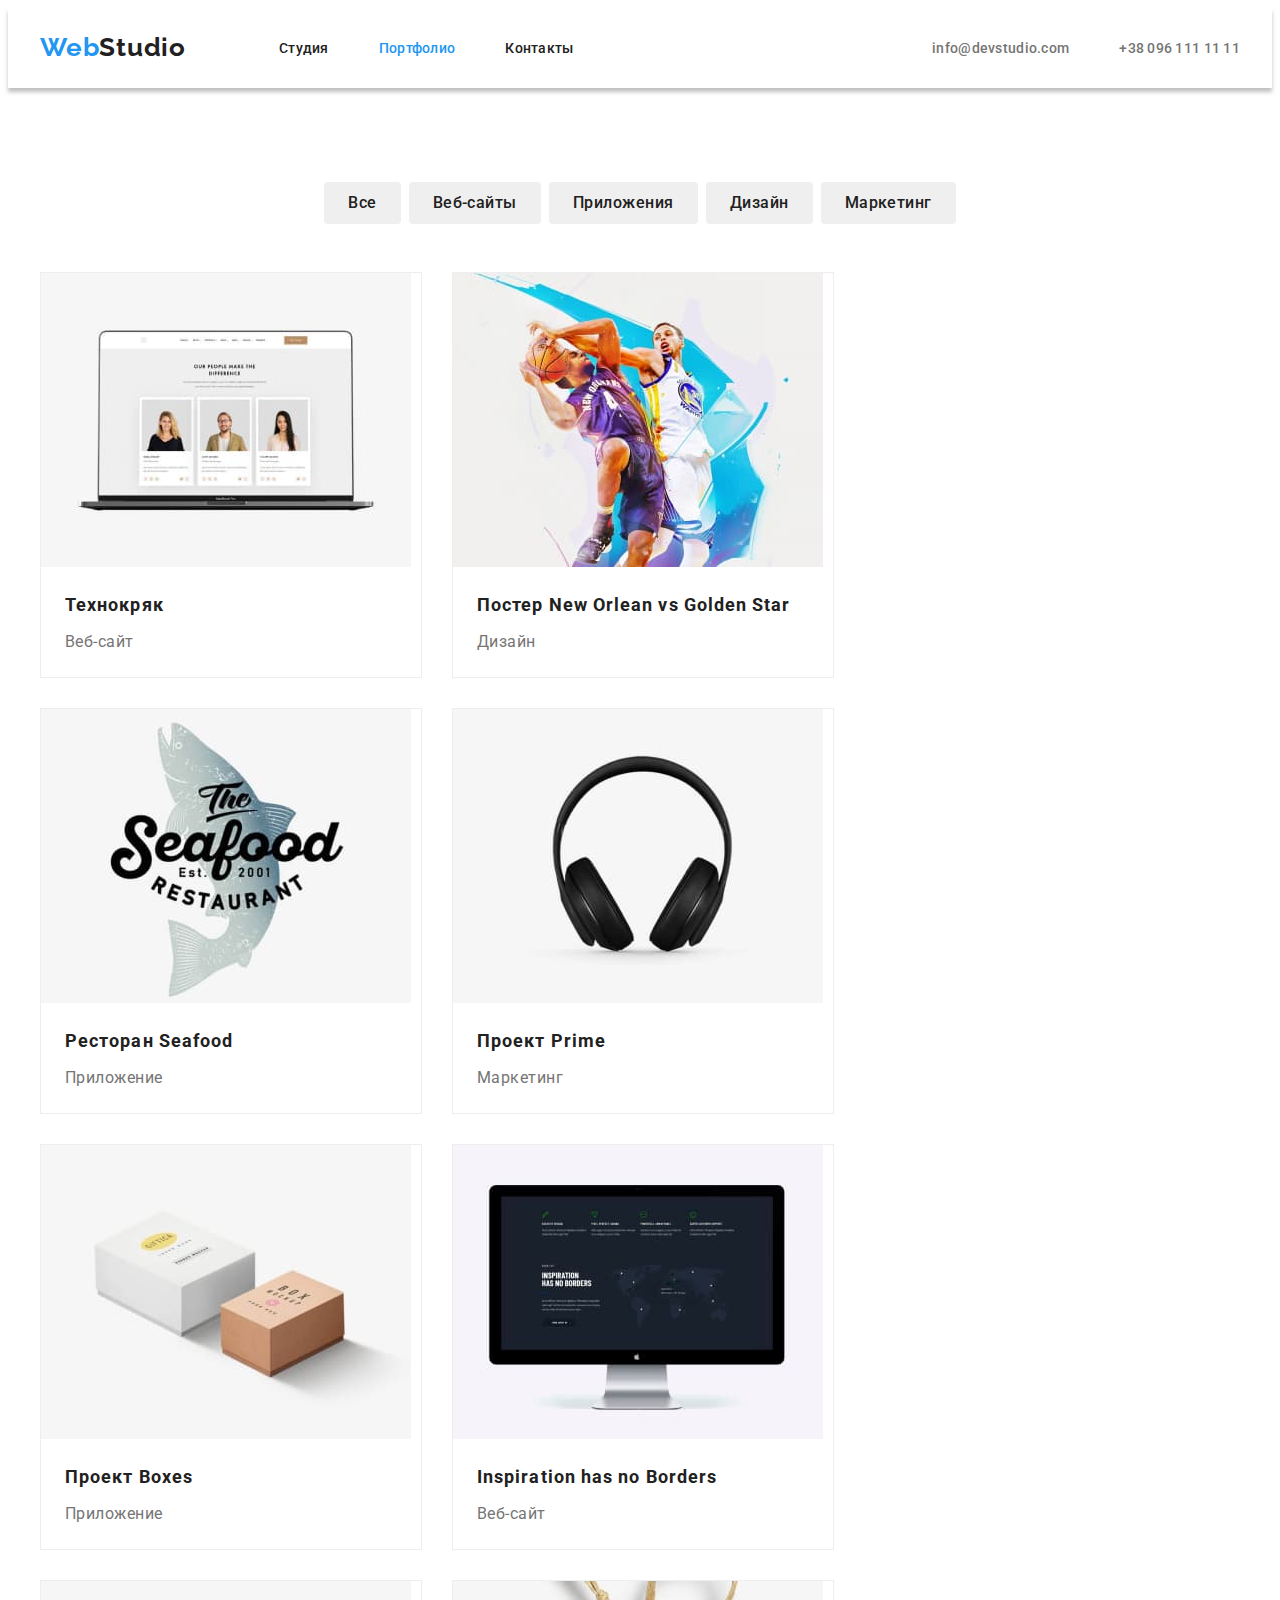
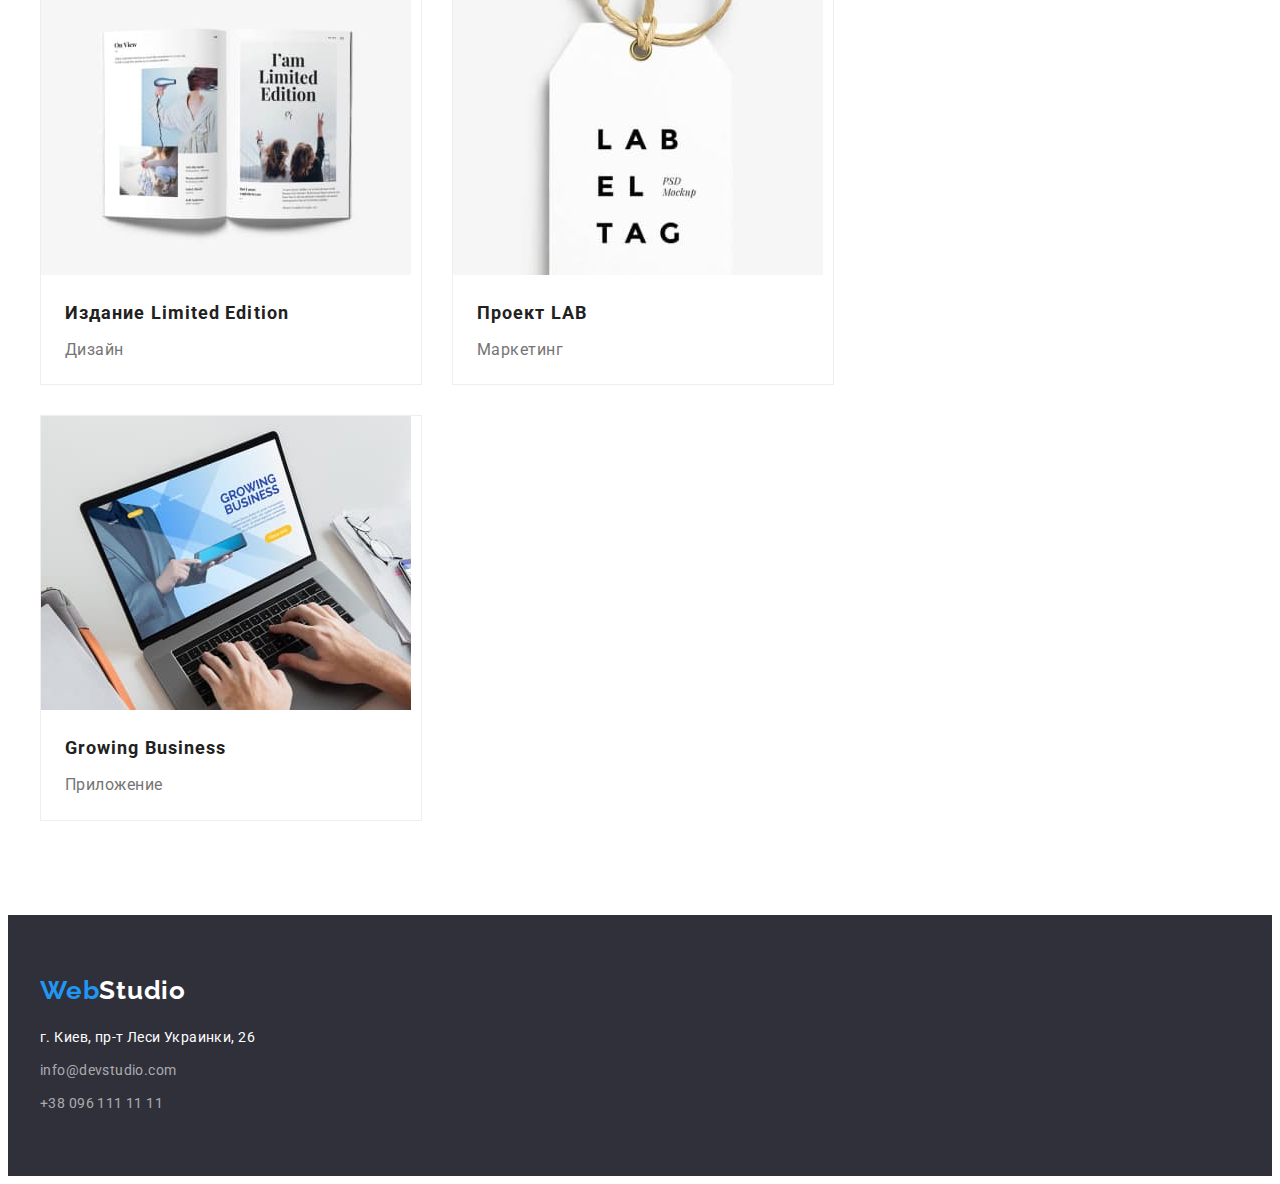
==== commit 9ec0333c: "Homework, 2nd try" ====
--- a/portfolio.html
+++ b/portfolio.html
@@ -21,10 +21,10 @@
                 <a class="logo-link" href="./index.html" lang="en"><span class="accent">Web</span>Studio</a>
                 <ul class="nav-list">
                     <li class="nav-list-item">
-                        <a class="nav-list-link active" href="./index.html">Студия</a>
+                        <a class="nav-list-link" href="./index.html">Студия</a>
                     </li>
                     <li class="nav-list-item">
-                        <a class="nav-list-link" href="./portfolio.html">Портфолио</a>
+                        <a class="nav-list-link active" href="./portfolio.html">Портфолио</a>
                     </li>
                     <li class="nav-list-item">
                         <a class="nav-list-link" href="">Контакты</a>
--- a/css/styles.css
+++ b/css/styles.css
@@ -83,7 +83,11 @@
 /* ===================== HEADER ===================== */
 /* NAVIGATION */
 .header {
+  padding-top: 24px;
+  padding-bottom: 25px;
+
   background-color: ffffff;
+  box-shadow: 0px 4px 4px 0px rgba(0, 0, 0, 0.25);
 }
 
 .header > .container,
@@ -94,11 +98,6 @@
   align-items: center;
 }
 
-.header > .container {
-  padding-top: 24px;
-  padding-bottom: 25px;
-}
-
 .nav-list {
   margin-left: 93px;
 
@@ -153,9 +152,6 @@
 /* ===================== FOOTER ===================== */
 .footer {
   background-color: #2f303a;
-}
-
-.footer > .container {
   padding-top: 60px;
   padding-bottom: 60px;
 }
@@ -220,6 +216,10 @@
   background-color: #2f303a;
 }
 .hero-title {
+  margin-right: auto;
+  margin-left: auto;
+  width: 696px;
+
   font-weight: 900;
   font-size: 44px;
   line-height: 1.36;
@@ -245,76 +245,78 @@
 }
 /*  END HERO */
 /* BENEFITS */
-.benefits > .container {
+.benefits {
+  margin-top: var(--section-padding);
+}
+
+.benefits-list {
+  display: flex;
+  list-style-type: none;
+}
+
+.benefits-item:not(:first-child) {
+  margin-left: var(--card-space);
+}
+
+.benefits-item-title {
+  font-weight: 700;
+  font-size: 14px;
+  line-height: 1.14;
+  letter-spacing: 0.03em;
+  text-transform: uppercase;
+
+  color: var(--title-color);
+}
+.benefits-item-text {
+  margin-top: 10px;
+
+  font-weight: 400;
+  font-size: 14px;
+  line-height: 1.71;
+
+  letter-spacing: 0.03em;
+}
+/* END BENEFITS */
+/* ACTIVITIES */
+.activities {
+  margin-top: var(--section-padding);
+}
+
+.activities-list {
+  display: flex;
+  list-style-type: none;
+  margin-top: 50px;
+}
+
+.activities-item:not(:first-child) {
+  margin-left: var(--card-space);
+}
+
+.activities-item-pic {
+  display: block;
+}
+/* END ACTIVITIES */
+/* EMPLOYEES */
+.employees {
+  margin-top: var(--section-padding);
   padding-top: var(--section-padding);
   padding-bottom: var(--section-padding);
-}
-
-.benefits-list {
-  display: flex;
-  list-style-type: none;
-}
-
-.benefits-item:not(:first-child) {
-  margin-left: var(--card-space);
-}
-
-.benefits-item-title {
-  font-weight: 700;
-  font-size: 14px;
-  line-height: 1.14;
-  letter-spacing: 0.03em;
-  text-transform: uppercase;
-
-  color: var(--title-color);
-}
-.benefits-item-text {
-  margin-top: 10px;
-
-  font-weight: 400;
-  font-size: 14px;
-  line-height: 1.71;
-
-  letter-spacing: 0.03em;
-}
-/* END BENEFITS */
-/* ACTIVITIES */
-.activities > .container {
-  padding-bottom: var(--section-padding);
-}
-
-.activities-list {
-  display: flex;
-  list-style-type: none;
-}
-
-.activities-item {
-  margin-top: 50px;
-}
-
-.activities-item:not(:first-child) {
-  margin-left: var(--card-space);
-}
-
-.activities-item-pic {
-  display: block;
-}
-/* END ACTIVITIES */
-/* EMPLOYEES */
-.employees > .container {
-  padding-top: var(--section-padding);
-  padding-bottom: var(--section-padding);
+
+  background-color: #f5f4fa;
 }
 
 .employees-list {
   display: flex;
-
+  margin-top: 50px;
   list-style-type: none;
 }
 
 .employees-item {
-  margin-top: 50px;
   padding-bottom: 30px;
+
+  box-shadow: 0px 1px 3px rgba(0, 0, 0, 0.12), 0px 1px 1px rgba(0, 0, 0, 0.14),
+    0px 2px 1px rgba(0, 0, 0, 0.2);
+  border-radius: 0px 0px 4px 4px;
 }
 
 .employees-item:not(:first-child) {
@@ -345,7 +347,7 @@
 /* ===================== END INDEX HTML ===================== */
 
 /* ===================== PORTFOLIO HTML ===================== */
-.portfolio > .container {
+.portfolio {
   padding-top: var(--section-padding);
   padding-bottom: var(--section-padding);
 }
@@ -393,6 +395,8 @@
   width: calc(100% / 3 - var(--card-space));
   margin-left: var(--card-space);
   margin-top: var(--card-space);
+
+  border: 1px solid #eeeeee;
 }
 
 .portfolio-content-img {
